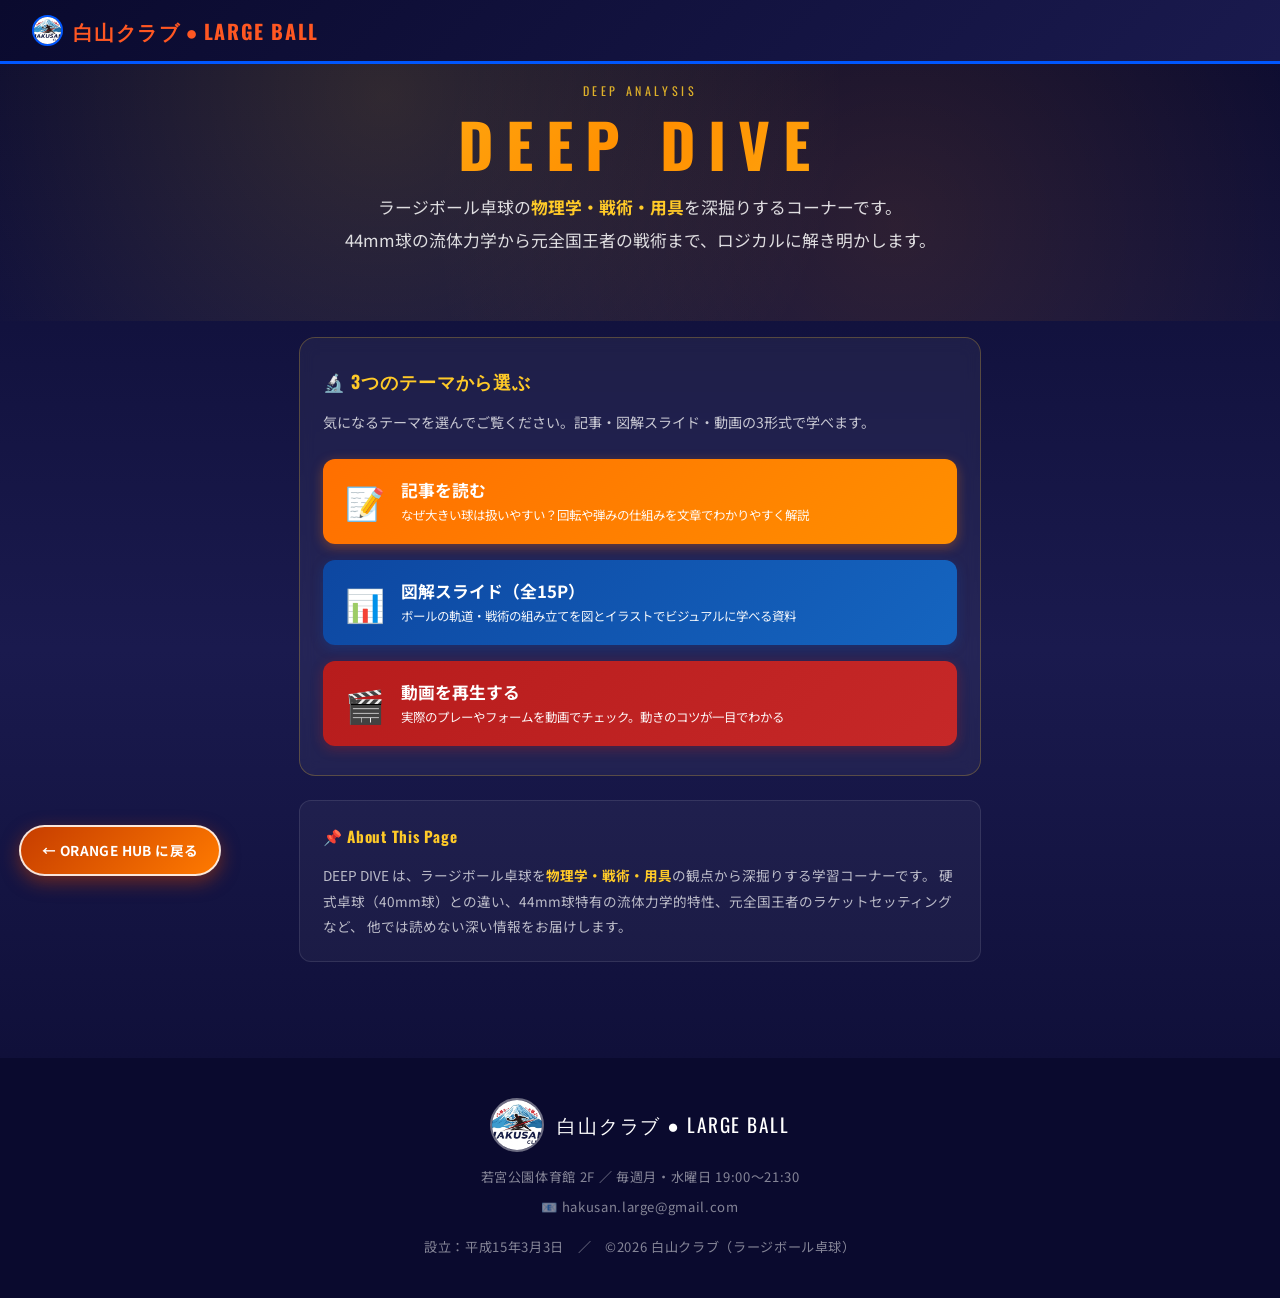
==== deepdive.html @ 749161c4 "Add files via upload" ====
<!DOCTYPE html>
<html lang="ja">
<head>
  <meta charset="UTF-8">
  <meta name="viewport" content="width=device-width, initial-scale=1.0">
  <title>DEEP DIVE｜ラージボール卓球の物理学・戦術・用具を深掘り解説 - 白山クラブ</title>

  <!-- Google Analytics -->
  <script async src="https://www.googletagmanager.com/gtag/js?id=G-62E06GLKBV"></script>
  <script>
    window.dataLayer = window.dataLayer || [];
    function gtag(){dataLayer.push(arguments);}
    gtag('js', new Date());
    gtag('config', 'G-62E06GLKBV');
  </script>

  <!-- SEO -->
  <meta name="description" content="ラージボール卓球（44mm球）の物理学・戦術・用具を徹底解説。元全国王者の戦術論、44mm球の流体力学的特性、サーブのルールまで、ロジカルに深掘り。記事・図解スライド15P・動画で学べます。">
  <meta name="keywords" content="ラージボール 物理学,ラージボール 戦術,ラージボール 44mm,ラージボール 用具,ラージボール 違い,ラージボール 練習,ラージボール ルール,ラージボール 上達">

  <!-- OGP -->
  <meta property="og:title" content="DEEP DIVE｜ラージボール卓球の物理学・戦術・用具を深掘り解説">
  <meta property="og:description" content="44mm球の流体力学から元全国王者の戦術まで、ラージボール卓球をロジカルに深掘り解説。記事・図解スライド・動画で学べる。">
  <meta property="og:type" content="article">
  <meta property="og:url" content="https://moviepingpong-art.github.io/hakusan-club/deepdive.html">
  <meta property="og:image" content="https://moviepingpong-art.github.io/hakusan-club/og-image.jpg">
  <meta property="og:image:width" content="1200">
  <meta property="og:image:height" content="630">
  <meta property="og:image:alt" content="DEEP DIVE - ラージボール卓球の物理学・戦術・用具">
  <meta property="og:site_name" content="白山ラージボール卓球クラブ">
  <meta property="og:locale" content="ja_JP">
  <meta name="twitter:card" content="summary_large_image">
  <meta name="twitter:title" content="DEEP DIVE｜ラージボール卓球を深掘り解説">
  <meta name="twitter:description" content="44mm球の物理学から元全国王者の戦術まで、ラージボールをロジカルに分析。">
  <meta name="twitter:image" content="https://moviepingpong-art.github.io/hakusan-club/og-image.jpg">
  <link rel="canonical" href="https://moviepingpong-art.github.io/hakusan-club/deepdive.html">

  <!-- favicon -->
  <link rel="icon" type="image/x-icon" href="favicon.ico">
  <link rel="icon" type="image/png" sizes="32x32" href="favicon-32x32.png">
  <link rel="icon" type="image/png" sizes="16x16" href="favicon-16x16.png">
  <link rel="apple-touch-icon" sizes="180x180" href="apple-touch-icon.png">
  <link rel="icon" type="image/png" sizes="192x192" href="android-chrome-192x192.png">
  <link rel="icon" type="image/png" sizes="512x512" href="android-chrome-512x512.png">
  <meta name="theme-color" content="#0a0a2e">

  <!-- 構造化データ（JSON-LD）：Article -->
  <script type="application/ld+json">
  {
    "@context": "https://schema.org",
    "@type": "Article",
    "headline": "ラージボール卓球の物理学・戦術・用具 - DEEP DIVE",
    "description": "ラージボール卓球（44mm球）の物理学的特性、元全国王者の戦術論、用具選びを徹底解説。",
    "url": "https://moviepingpong-art.github.io/hakusan-club/deepdive.html",
    "image": "https://moviepingpong-art.github.io/hakusan-club/og-image.jpg",
    "datePublished": "2026-05-21",
    "dateModified": "2026-05-30",
    "author": {
      "@type": "Organization",
      "name": "白山ラージボール卓球クラブ",
      "url": "https://moviepingpong-art.github.io/hakusan-club/"
    },
    "publisher": {
      "@type": "Organization",
      "name": "白山ラージボール卓球クラブ",
      "logo": {
        "@type": "ImageObject",
        "url": "https://moviepingpong-art.github.io/hakusan-club/og-image.jpg"
      }
    },
    "mainEntityOfPage": {
      "@type": "WebPage",
      "@id": "https://moviepingpong-art.github.io/hakusan-club/deepdive.html"
    },
    "about": [
      { "@type": "Thing", "name": "ラージボール卓球" },
      { "@type": "Thing", "name": "卓球の物理学" },
      { "@type": "Thing", "name": "卓球戦術" }
    ]
  }
  </script>

  <!-- パンくず構造化データ -->
  <script type="application/ld+json">
  {
    "@context": "https://schema.org",
    "@type": "BreadcrumbList",
    "itemListElement": [
      { "@type": "ListItem", "position": 1, "name": "白山ラージボール卓球クラブ", "item": "https://moviepingpong-art.github.io/hakusan-club/" },
      { "@type": "ListItem", "position": 2, "name": "DEEP DIVE", "item": "https://moviepingpong-art.github.io/hakusan-club/deepdive.html" }
    ]
  }
  </script>

  <link href="https://fonts.googleapis.com/css2?family=Noto+Sans+JP:wght@300;400;500;700;900&family=Oswald:wght@500;700&display=swap" rel="stylesheet">
  <link rel="stylesheet" href="style.css">
  <script>
  window.articleHTML = `
  <style>
    .article-body { font-family: 'Noto Sans JP', sans-serif; line-height: 1.95; color: rgba(255,255,255,0.88); font-size: 0.95rem; }
    .article-body h2 { font-family: 'Oswald', sans-serif; font-size: 1.4rem; color: #ffca28; margin: 2.5rem 0 1rem; padding-bottom: 0.6rem; border-bottom: 2px solid rgba(255,202,40,0.4); letter-spacing: 0.04em; }
    .article-body h2:first-child { margin-top: 0; }
    .article-body p { margin-bottom: 1.2rem; }
    .article-body strong { color: #ffca28; font-weight: 700; }
    .article-body blockquote { background: rgba(255,202,40,0.08); border-left: 4px solid #ffca28; padding: 1.2rem 1.5rem; margin: 1.5rem 0; border-radius: 0 8px 8px 0; font-size: 0.9rem; line-height: 1.85; color: rgba(255,255,255,0.78); }
    .article-body ul { padding-left: 1.5rem; margin-bottom: 1.2rem; }
    .article-body ul li { margin-bottom: 0.8rem; line-height: 1.85; }
    .article-body .lead { font-size: 1rem; font-weight: 500; color: rgba(255,255,255,0.95); padding: 1.2rem 1.4rem; background: linear-gradient(135deg, rgba(255,111,0,0.12), rgba(255,143,0,0.06)); border: 1px solid rgba(255,143,0,0.3); border-radius: 10px; margin-bottom: 1.5rem; }
    .article-body table { width: 100%; border-collapse: collapse; margin: 1.5rem 0; font-size: 0.85rem; background: rgba(255,255,255,0.04); border-radius: 8px; overflow: hidden; }
    .article-body table th { background: rgba(255,202,40,0.18); color: #ffca28; padding: 0.7rem 1rem; text-align: left; font-weight: 700; letter-spacing: 0.03em; border-bottom: 2px solid rgba(255,202,40,0.4); }
    .article-body table td { padding: 0.7rem 1rem; border-bottom: 1px solid rgba(255,255,255,0.07); color: rgba(255,255,255,0.82); }
    .article-body table tr:last-child td { border-bottom: none; }
    .article-body .closing { margin-top: 2.5rem; padding: 1.8rem; background: linear-gradient(135deg, rgba(255,111,0,0.15), rgba(229,57,53,0.08)); border: 1px solid rgba(255,143,0,0.35); border-radius: 12px; text-align: center; }
    .article-body .closing strong { font-size: 1.05rem; color: #ffd54f; display: block; margin-bottom: 0.4rem; }
  </style>
  <div class="article-body">
  
    <h2>1. 導入：その「お年寄りのスポーツ」という誤解が、あなたの上達を止めている</h2>
    <p>「ラージボールは、引退した世代がレクリエーションで楽しむもの」。もしあなたがそんな風に考えているなら、卓球指導者として断言しましょう。あなたは、硬式卓球（40mm球）を劇的に進化させる<strong>「究極のトレーニング機会」</strong>を見逃しています。</p>
    <p>かつて「新卓球」として提唱されたラージボールは、今やトッププレーヤーが続々と参戦し、高度な物理学と身体操作がぶつかり合う本格競技へと変貌を遂げました。実は、サービスルールのトス制限（16cmルール）がないなど、初心者にも入り口が広く設計されている一方、その本質は硬式以上にストイックです。<strong>「一撃で決まらない」からこそ問われる、ラリーの質と戦略性。</strong>硬式卓球で伸び悩むプレーヤーにこそ知ってほしい、その深淵な世界をロジカルに解き明かしていきます。</p>
  
    <h2>2. 「大きく、軽い」がもたらす速度減衰の物理学</h2>
    <p>ラージボールを打った際、誰もが驚くのが「打球の失速」です。これは単なる感覚ではなく、明確な流体力学的根拠があります。硬式球（40mm・2.7g）に対し、ラージボールは「44mm・2.2〜2.4g」。直径わずか4mmの差が、投影断面積を約21%も増大させ、空気抵抗（抗力）を飛躍的に高めています。</p>
    <blockquote>「40mmから44mmへとわずか4mm増加したことは、断面積において約21%の増大を意味し、これが空気抵抗（抗力）の増大に直結する。……この物理的特性は、技術面において『一撃で相手を抜き去る』ことの難しさを生じさせ、結果としてラリーの継続性を強制的に高める要因となっている。」<br><span style="color:rgba(255,255,255,0.55);font-size:0.82rem">― 物理的考察に関する専門的分析報告書より</span></blockquote>
    <p>さらに、重量の「軽さ」は、回転を持続させる「慣性モーメント」の低下を招きます。空気の粘性によって回転が急速に減衰するため、硬式のように「一度かけた回転の余韻」で勝負することができません。公認コーチの視点から言えば、ラージボールは<strong>「自ら回転をかけ続け、スイングし抜くこと」</strong>を常に要求する、非常にタフな物理条件を備えているのです。</p>
  
    <h3 style="color:#ffca28;font-family:'Oswald',sans-serif;font-size:1.05rem;margin-top:2rem;margin-bottom:0.6rem;letter-spacing:0.05em">【物理的特性の比較】</h3>
    <table>
      <thead>
        <tr><th>項目</th><th>硬式（40mm）</th><th>ラージボール（44mm）</th><th>技術的影響</th></tr>
      </thead>
      <tbody>
        <tr><td>直径</td><td>40mm</td><td>44mm</td><td>空気抵抗増大による急激な失速</td></tr>
        <tr><td>重量</td><td>約2.7g</td><td>約2.2g〜2.4g</td><td>慣性低下により回転が持続しにくい</td></tr>
        <tr><td>サーブ</td><td>16cm以上の挙手</td><td>16cm以上の挙手</td><td>※硬式と同じルール</td></tr>
        <tr><td>ラバー制限</td><td>自由</td><td>表ソフトのみ</td><td>回転量よりも「質」と「有無」の勝負</td></tr>
      </tbody>
    </table>
  
    <h2>3. 硬式の弱点を克服する「魔法の練習法」</h2>
    <p>内田コーチなどの指導現場では、ラージボールが硬式の技術向上に直結することが強調されています。特に、以下の2点は「硬式の停滞」を打破する特効薬となります。</p>
    <ul>
      <li><strong>「ボールの真後ろを捉える」感覚の養成</strong><br>ラージボールは速度が落ちやすく、使用ラバーは表ソフトのみ。慌てて「早打ち」をすれば、ボールはラバーの上でスリップし、ミスに繋がります。しっかりボールを引きつけ、<strong>「ボールの芯（真後ろ）」を捉える意識</strong>が不可欠です。この「待つ感覚」は、硬式に戻った際の打点選択に圧倒的な余裕をもたらします。</li>
      <li><strong>「キネティックチェーン（運動連鎖）」の体得</strong><br>飛ばないボールを相手コートの深くまで運ぶには、手先だけの操作は通用しません。地面を蹴った力を腰、肩、そしてラケットへと伝える「キネティックチェーン」が必要です。これは硬式で「食い込ませるドライブ」を打つ際のバネの動きそのもの。ラージで全身を使って「ボールを運ぶ」感覚を掴めば、硬式のドライブの威力は劇的に向上します。</li>
    </ul>
    <p style="margin-top:1.5rem"><strong>ラージボールで解決できる硬式の悩み：</strong></p>
    <ul>
      <li>足が止まって手だけで打ってしまう → 全身運動の強制習得</li>
      <li>打点がバラバラで安定しない → ボールを待つ、引きつける技術の向上</li>
      <li>サーブ・レシーブの精度が低い → 繊細なタッチの再教育</li>
    </ul>
  
    <h2>4. 守備の余裕が「攻撃の威力」を最大化する</h2>
    <p>全国大会に4度出場したJコーチの経験によれば、ラージボールにおける勝敗の分水嶺は「攻撃力」以上に<strong>「守備のバランス」</strong>にあります。格上相手には、単なる強打だけでは通用しません。Jコーチは全国大会のような大舞台を前に、「攻撃よりも守備の練習」を重視します。</p>
    <blockquote>「守備に自信を持つことで、心に余裕が生まれる。その余裕が、相手のミスを誘う戦術眼を研ぎ澄ますのです。」</blockquote>
    <p><strong>【推奨メニュー：全台ランダムブロック】</strong><br>送球者に卓球台の全面へランダムに強打してもらい、それをすべてブロックする練習です。最初はコースを固定して始め、徐々に範囲を広げます。これにより、ラージボール特有の「変化するナックル」への対応力と、卓越した予測能力が養われます。</p>
  
    <h2>5. ネット高「+2cm」が強いる繊細なタッチ</h2>
    <p>ラージボールのネット高は<strong>17.25cm</strong>。硬式（15.25cm）よりわずか2cm高いだけですが、戦術に与える影響は甚大です。この2cmの壁が、打球角度の制約を極めて厳しくします。特に「打点が低い状態でのミート打ち」はネットミスのリスクが急増するため、<strong>「常に高い打点で捉える」</strong>意識が徹底的に叩き込まれます。これは硬式において、スピードある展開を制するための必須条件です。</p>
    <p>また、サービスにおいても「擦る」だけでなく、高いネットを越えて低く収めるための「運ぶ」繊細なタッチが要求されます。表ソフトという制約下で、いかに「回転の有無（ナックル）」を使い分けるか。この駆け引きの濃密さは、硬式の比ではありません。</p>
  
    <h2>6. 用具の深淵：相澤理論とスポンジの選択哲学</h2>
    <p>用具選びにおいて、元全国王者の相澤光選手（本城クラブ）のセッティングは非常にロジカルです。相澤選手は、<strong>フォアに「ハヤテ44（スピード重視）」、バックに「ロイヤルラージ（安定重視）」</strong>を組み合わせています。ラージ特有の「スマッシュの多用」が求められるフォアには最大速度を、ラリー戦の起点となるバックには安定性を配置しているのです。</p>
    <p>また、用具選びの際に「厚ければいい」という考えは危険です。</p>
    <ul>
      <li><strong>特厚・MAXスポンジ：</strong>威力は最大化するが、食い込ませるために相応の筋力が要求される。</li>
      <li><strong>一段下げる（例：特厚→厚）：</strong>自分の力加減がダイレクトに伝わりやすくなり、操作性が劇的に向上する。</li>
    </ul>
    <p>さらに、近年主流の「気泡系スポンジ（テナジー等）」の技術はラージでも重要です。気泡がバネのように伸縮することで、飛ばないボールを掴み、はじき出す「球持ちと反発の両立」を実現します。相澤選手の<strong>「自分のスタイルに合わせつつ、弾みと球持ちを両立させる」</strong>という金言は、全プレーヤーが心に刻むべき指標です。</p>
  
    <h2>7. 結びに：ラージボールから始まる、新しい卓球ライフ</h2>
    <p>ラージボールは、単なる高齢者のレクリエーションではありません。ボールの減速、ネットの高さ、表ソフトの特性……それら独自の物理条件が生み出す、極めて知的な戦術スポーツです。</p>
    <p class="lead">「あなたは、その一球にどれだけの戦略を込めていますか？」</p>
    <div class="closing">
      <strong>もし今のあなたが硬式で行き詰まりを感じているなら</strong>
      明日からの練習の最後に、<strong style="display:inline">たった5分間だけ</strong>ラージボールを握ってみてください。<br>
      ボールを「待つ」余裕、身体の芯で「運ぶ」感覚が、あなたの卓球を本質から書き換えてくれるはずです。
    </div>
  
  </div>
  `;
  </script>


  <!-- 共通スクリプト -->
  <script src="images.js" defer></script>
  <script src="data.js" defer></script>
  <script src="main.js" defer></script>

  <!-- ページ専用スタイル -->
  <style>
    body.deepdive-page {
      background: linear-gradient(180deg, #0a0a2e 0%, #1a1a4e 50%, #0a0a2e 100%);
      min-height: 100vh;
      color: white;
    }
    .deepdive-hero {
      padding: 5rem 1.5rem 3rem;
      text-align: center;
      position: relative;
      overflow: hidden;
    }
    .deepdive-hero::before {
      content: '';
      position: absolute;
      inset: 0;
      background: radial-gradient(circle at 30% 30%, rgba(255,202,40,0.15), transparent 50%),
                  radial-gradient(circle at 70% 70%, rgba(255,143,0,0.12), transparent 50%);
      pointer-events: none;
    }
    .deepdive-label {
      font-family: 'Oswald', sans-serif;
      font-size: 0.75rem;
      letter-spacing: 0.3em;
      text-transform: uppercase;
      color: rgba(255,202,40,0.85);
      margin-bottom: 0.8rem;
      position: relative;
      z-index: 1;
    }
    .deepdive-title {
      font-family: 'Oswald', sans-serif;
      font-size: clamp(2.2rem, 6vw, 3.8rem);
      font-weight: 700;
      letter-spacing: 0.2em;
      color: transparent;
      background: linear-gradient(135deg, #ffca28, #ff8f00, #ffca28);
      -webkit-background-clip: text;
      background-clip: text;
      text-transform: uppercase;
      line-height: 1;
      margin: 0 0 1rem;
      animation: deepdiveGlow 3s ease-in-out infinite;
      position: relative;
      z-index: 1;
    }
    @keyframes deepdiveGlow {
      0%, 100% { filter: drop-shadow(0 0 20px rgba(255,202,40,0.4)); }
      50%      { filter: drop-shadow(0 0 32px rgba(255,143,0,0.7)); }
    }
    .deepdive-subtitle {
      font-family: 'Noto Sans JP', sans-serif;
      font-size: clamp(0.9rem, 2.5vw, 1.05rem);
      color: rgba(255,255,255,0.85);
      max-width: 640px;
      margin: 0 auto 1rem;
      line-height: 1.95;
      position: relative;
      z-index: 1;
    }
    .deepdive-content-wrap {
      max-width: 720px;
      margin: 0 auto;
      padding: 1rem 1.2rem 4rem;
      position: relative;
      z-index: 2;
    }
    .deepdive-back-link {
      display: inline-flex;
      align-items: center;
      gap: 0.4rem;
      color: white;
      text-decoration: none;
      font-size: 0.85rem;
      font-weight: 600;
      padding: 0.45rem 1rem;
      background: rgba(255,255,255,0.1);
      border: 1px solid rgba(255,255,255,0.25);
      border-radius: 50px;
      transition: background 0.2s;
    }
    .deepdive-back-link:hover {
      background: rgba(255,255,255,0.2);
    }
    .deepdive-header {
      background: linear-gradient(135deg, #0a0a2e, #1a1a4e) !important;
    }
  </style>
</head>

<body class="deepdive-page">

<!-- HEADER -->
<header class="deepdive-header">
  <a href="index.html" class="logo">
    <img data-img="1" src="" class="logo-img" alt="白山クラブ ロゴ">
    <span class="logo-text">白山クラブ <span class="dot">●</span> Large Ball</span>
  </a>
  <nav id="globalNav"></nav>
</header>

<!-- ページヒーロー -->
<section class="deepdive-hero">
  <p class="deepdive-label">Deep Analysis</p>
  <h1 class="deepdive-title">DEEP DIVE</h1>
  <p class="deepdive-subtitle">
    ラージボール卓球の<strong style="color:#ffca28">物理学・戦術・用具</strong>を深掘りするコーナーです。<br>
    44mm球の流体力学から元全国王者の戦術まで、ロジカルに解き明かします。
  </p>
</section>

<!-- メインコンテンツ -->
<div class="deepdive-content-wrap">

  <div style="background:rgba(255,255,255,0.05);border:1px solid rgba(255,202,40,0.25);border-radius:16px;padding:1.8rem 1.4rem;margin-bottom:1.5rem;backdrop-filter:blur(8px)">
    <h2 style="color:#ffca28;font-family:'Oswald',sans-serif;font-size:1.1rem;margin:0 0 0.8rem;letter-spacing:0.05em">🔬 3つのテーマから選ぶ</h2>
    <p style="color:rgba(255,255,255,0.75);font-size:0.88rem;line-height:1.7;margin-bottom:1.5rem">
      気になるテーマを選んでご覧ください。記事・図解スライド・動画の3形式で学べます。
    </p>
    <div style="display:flex;flex-direction:column;gap:1rem">

      <!-- 記事を読む -->
      <button onclick="openViewer('article')" style="display:flex;align-items:center;gap:1rem;text-align:left;background:linear-gradient(135deg,#ff6f00,#ff8f00);color:white;border:none;border-radius:12px;padding:1.2rem 1.4rem;cursor:pointer;box-shadow:0 3px 12px rgba(255,111,0,0.35);font-family:'Noto Sans JP',sans-serif;transition:transform 0.15s" onmouseover="this.style.transform='translateY(-2px)'" onmouseout="this.style.transform=''">
        <span style="font-size:2rem;flex-shrink:0">📝</span>
        <span style="display:flex;flex-direction:column;gap:0.25rem;flex:1">
          <span style="font-size:1.05rem;font-weight:700">記事を読む</span>
          <span style="font-size:0.78rem;opacity:0.95;line-height:1.5">なぜ大きい球は扱いやすい？回転や弾みの仕組みを文章でわかりやすく解説</span>
        </span>
      </button>

      <!-- 図解スライド -->
      <button onclick="openViewer('pdf')" style="display:flex;align-items:center;gap:1rem;text-align:left;background:linear-gradient(135deg,#0d47a1,#1565c0);color:white;border:none;border-radius:12px;padding:1.2rem 1.4rem;cursor:pointer;box-shadow:0 3px 12px rgba(13,71,161,0.35);font-family:'Noto Sans JP',sans-serif;transition:transform 0.15s" onmouseover="this.style.transform='translateY(-2px)'" onmouseout="this.style.transform=''">
        <span style="font-size:2rem;flex-shrink:0">📊</span>
        <span style="display:flex;flex-direction:column;gap:0.25rem;flex:1">
          <span style="font-size:1.05rem;font-weight:700">図解スライド（全15P）</span>
          <span style="font-size:0.78rem;opacity:0.95;line-height:1.5">ボールの軌道・戦術の組み立てを図とイラストでビジュアルに学べる資料</span>
        </span>
      </button>

      <!-- 動画を再生 -->
      <button onclick="openViewer('video')" style="display:flex;align-items:center;gap:1rem;text-align:left;background:linear-gradient(135deg,#b71c1c,#c62828);color:white;border:none;border-radius:12px;padding:1.2rem 1.4rem;cursor:pointer;box-shadow:0 3px 12px rgba(183,28,28,0.35);font-family:'Noto Sans JP',sans-serif;transition:transform 0.15s" onmouseover="this.style.transform='translateY(-2px)'" onmouseout="this.style.transform=''">
        <span style="font-size:2rem;flex-shrink:0">🎬</span>
        <span style="display:flex;flex-direction:column;gap:0.25rem;flex:1">
          <span style="font-size:1.05rem;font-weight:700">動画を再生する</span>
          <span style="font-size:0.78rem;opacity:0.95;line-height:1.5">実際のプレーやフォームを動画でチェック。動きのコツが一目でわかる</span>
        </span>
      </button>

    </div>
  </div>

  <!-- このコーナーの説明 -->
  <div style="background:rgba(255,255,255,0.04);border:1px solid rgba(255,255,255,0.1);border-radius:12px;padding:1.4rem;margin-bottom:2rem">
    <h2 style="font-family:'Oswald',sans-serif;font-size:0.95rem;color:#ffca28;margin:0 0 0.8rem;letter-spacing:0.05em">📌 About This Page</h2>
    <p style="font-size:0.85rem;color:rgba(255,255,255,0.7);line-height:1.85;margin:0">
      DEEP DIVE は、ラージボール卓球を<strong style="color:#ffca28">物理学・戦術・用具</strong>の観点から深掘りする学習コーナーです。
      硬式卓球（40mm球）との違い、44mm球特有の流体力学的特性、元全国王者のラケットセッティングなど、
      他では読めない深い情報をお届けします。
    </p>
  </div>

</div>

<!-- FOOTER -->
<footer>
  <div class="footer-logo" style="display:flex;align-items:center;justify-content:center;gap:0.8rem;margin-bottom:0.8rem">
    <img data-img="1" src="" style="width:54px;height:54px;border-radius:50%;object-fit:cover;border:2px solid rgba(255,255,255,0.4)" alt="白山クラブロゴ">
    <span>白山クラブ ● Large Ball</span>
  </div>
  <p>若宮公園体育館 2F ／ 毎週月・水曜日 19:00〜21:30</p>
  <p style="margin-top:0.4rem">📧 hakusan.large@gmail.com</p>
  <p style="margin-top:1rem">設立：平成15年3月3日　／　©2026 白山クラブ（ラージボール卓球）</p>
</footer>

<!-- ビューアーモーダル（記事・PDF・動画共通） -->
<div id="viewerModal" style="display:none;position:fixed;inset:0;background:rgba(0,0,0,0.92);z-index:9999;
     flex-direction:column;">
  <!-- ヘッダー（固定） -->
  <div id="viewerHeader" style="flex-shrink:0;display:flex;align-items:center;justify-content:space-between;
       padding:0.9rem 1.2rem;background:rgba(0,0,0,0.6);border-bottom:1px solid rgba(255,255,255,0.1);
       backdrop-filter:blur(8px);">
    <h2 id="modalTitle" style="font-family:'Oswald',sans-serif;font-size:1.05rem;color:white;
        letter-spacing:0.04em;margin:0;flex:1;padding-right:1rem;line-height:1.3"></h2>
    <button onclick="closeViewer()" style="flex-shrink:0;background:rgba(255,255,255,0.1);color:white;
        border:1px solid rgba(255,255,255,0.2);border-radius:8px;padding:0.45rem 1rem;
        cursor:pointer;font-size:0.88rem;white-space:nowrap">✕ 閉じる</button>
  </div>
  <!-- コンテンツ（スクロール領域） -->
  <div id="modalContent" style="flex:1;overflow-y:auto;color:rgba(255,255,255,0.9);
       padding:0.5rem 1rem 0;"></div>
  <!-- PDF専用フッターナビ -->
  <div id="pdfNavFooter" style="display:none;flex-shrink:0;background:rgba(10,8,30,0.95);
       border-top:1px solid rgba(255,255,255,0.12);padding:0.75rem 1rem;backdrop-filter:blur(8px);">
    <div id="pdfDots" style="display:flex;gap:0.4rem;justify-content:center;flex-wrap:wrap;
         margin-bottom:0.65rem;"></div>
    <div style="display:flex;gap:0.8rem;justify-content:center;align-items:center;">
      <button class="pdf-nav-btn" id="pdfPrevBtn" onclick="changePdfPage(-1)">◀ 前へ</button>
      <span id="pdfPageLabel" style="color:rgba(255,255,255,0.7);font-size:0.88rem;min-width:60px;text-align:center"></span>
      <button class="pdf-nav-btn" id="pdfNextBtn" onclick="changePdfPage(1)">次へ ▶</button>
    </div>
  </div>
</div>

<!-- ORANGE HUB に戻る（左下固定フロート） -->
<a href="index.html?view=community" style="
  display:inline-flex;
  position:fixed;
  bottom:1.5rem;
  left:1.2rem;
  z-index:9090;
  align-items:center;
  gap:0.4rem;
  padding:0.7rem 1.3rem;
  background:linear-gradient(135deg,#c63d00,#ff7a00);
  color:white;
  border:2px solid rgba(255,255,255,0.85);
  border-radius:50px;
  font-weight:700;
  font-size:0.85rem;
  cursor:pointer;
  text-decoration:none;
  font-family:'Noto Sans JP',sans-serif;
  letter-spacing:0.03em;
  box-shadow:0 6px 18px rgba(198,61,0,0.5);
  transition:transform 0.2s,box-shadow 0.2s;
"
onmouseover="this.style.transform='translateX(-3px)';this.style.boxShadow='0 8px 24px rgba(198,61,0,0.6)'"
onmouseout="this.style.transform='';this.style.boxShadow='0 6px 18px rgba(198,61,0,0.5)'">
  ← ORANGE HUB に戻る
</a>

<!-- トップに戻る（右下固定・スクロール時表示） -->
<div id="backToTopWrap" style="position:fixed;bottom:1.5rem;right:1.2rem;z-index:9000;display:flex;flex-direction:column;align-items:center;gap:0.3rem;opacity:0;transform:translateY(20px);transition:opacity 0.3s,transform 0.3s;pointer-events:none">
  <span style="font-size:0.62rem;color:rgba(255,255,255,0.8);background:rgba(0,0,0,0.55);padding:0.15rem 0.5rem;border-radius:4px;letter-spacing:0.05em;white-space:nowrap">トップに戻る</span>
  <button onclick="location.href='index.html'" style="width:48px;height:48px;background:#ff8f00;color:#1a1a4e;border:none;border-radius:50%;cursor:pointer;font-size:1.2rem;box-shadow:0 4px 16px rgba(0,0,0,0.3);display:flex;align-items:center;justify-content:center;transition:background 0.2s,transform 0.2s"
    onmouseover="this.style.transform='translateY(-3px)'" onmouseout="this.style.transform=''">▲</button>
</div>

<script>
  /* スクロールすると右下のトップに戻るボタンを表示 */
  (function(){
    var wrap = document.getElementById('backToTopWrap');
    if (!wrap) return;
    window.addEventListener('scroll', function(){
      if (window.scrollY > 300) {
        wrap.style.opacity = '1';
        wrap.style.transform = 'translateY(0)';
        wrap.style.pointerEvents = 'auto';
      } else {
        wrap.style.opacity = '0';
        wrap.style.transform = 'translateY(20px)';
        wrap.style.pointerEvents = 'none';
      }
    });
  })();
</script>

</body>
</html>
---- style.css ----
/* ============================================================
   白山クラブ｜ラージボール卓球  -  style.css
   ============================================================ */

/* ------------------------------------------------------------
   1. CSS カスタムプロパティ（変数）
   ------------------------------------------------------------ */
:root {
  --primary:       #0057ff;
  --primary-light: #3a7fff;
  --primary-pale:  #e0eaff;
  --primary-dark:  #0040cc;
  --accent:        #ff5722;
  --accent2:       #ffca28;
  --bg:            #f4f6fb;
  --card:          #ffffff;
  --text-dark:     #1a1a2e;
  --text-mid:      #4a4a6a;
  --text-light:    #9090b0;
  --border:        #e0e4f0;
}

/* ------------------------------------------------------------
   2. リセット・ベース
   ------------------------------------------------------------ */
*  { margin: 0; padding: 0; box-sizing: border-box; }
html { scroll-behavior: smooth; }
body {
  font-family: 'Noto Sans JP', sans-serif;
  background: var(--bg);
  color: var(--text-dark);
  line-height: 1.8;
}

/* ------------------------------------------------------------
   3. ヘッダー・ナビ
   ------------------------------------------------------------ */
header {
  position: fixed; top: 0; left: 0; right: 0; z-index: 100;
  background: rgba(255,255,255,0.97);
  backdrop-filter: blur(12px);
  border-bottom: 3px solid var(--primary);
  padding: 0 2rem;
  display: flex; align-items: center; justify-content: space-between;
  height: 64px;
  gap: 1rem;
}
.logo {
  font-family: 'Oswald', sans-serif;
  font-size: 1.25rem; font-weight: 700;
  color: var(--primary);
  letter-spacing: 0.08em;
  text-decoration: none;
  text-transform: uppercase;
  display: flex; align-items: center; gap: 0.6rem;
}
.logo-img {
  width: 31px; height: 31px;
  border-radius: 50%; object-fit: cover;
  border: 2px solid var(--primary);
  flex-shrink: 0;
}
.logo-text { display: flex; align-items: center; gap: 0.3rem; }
.logo span  { color: var(--accent); }

nav { display: flex; gap: 1.6rem; }
nav a {
  font-size: 0.78rem; font-weight: 700;
  color: var(--text-mid);
  text-decoration: none;
  letter-spacing: 0.1em; text-transform: uppercase;
  transition: color 0.2s;
  position: relative;
}
nav a::after {
  content: '';
  position: absolute; bottom: -4px; left: 0; right: 0;
  height: 2px; background: var(--accent);
  transform: scaleX(0); transition: transform 0.2s;
}
nav a:hover           { color: var(--primary); }
nav a:hover::after    { transform: scaleX(1); }

/* ------------------------------------------------------------
   4. ヒーローセクション
   ------------------------------------------------------------ */
.hero {
  min-height: 100vh;
  display: flex; align-items: center; justify-content: center;
  position: relative; overflow: hidden;
  padding-top: 64px;
  background: linear-gradient(135deg, #0a0a2e 0%, #0057ff 60%, #1a1aff 100%);
}
.hero-bg-shape { position: absolute; border-radius: 50%; }
.hero-bg-shape.s1 { width:700px; height:700px; background:white;         opacity:0.06; top:-200px;  right:-200px; }
.hero-bg-shape.s2 { width:500px; height:500px; background:var(--accent2); opacity:0.08; bottom:-150px; left:-150px; }
.hero-bg-shape.s3 { width:300px; height:300px; background:var(--accent);  opacity:0.06; top:40%; left:25%; }

.hero-content {
  text-align: center; z-index: 1;
  animation: fadeUp 0.9s ease both;
  padding: 0 1.5rem;
  display: flex; flex-direction: column; align-items: center;
}
.hero-badge {
  display: inline-block;
  background: var(--accent); color: white;
  font-size: clamp(0.85rem, 3.5vw, 1.2rem); font-weight: 700;
  letter-spacing: 0.08em;
  padding: 0.5em 1.8em; border-radius: 4px;
  margin-bottom: 0.9rem;
  white-space: nowrap;
}
.hero h1 {
  font-family: 'Oswald', sans-serif;
  font-size: clamp(2.2rem, 6vw, 4.5rem);
  font-weight: 700; color: white;
  line-height: 1.1; letter-spacing: 0.05em; text-transform: uppercase;
}
.hero h1 ruby rt {
  line-height: 0.9;
}
.hero h1 ruby {
  ruby-position: over;
}
.hero h1 .accent-txt { color: var(--accent2); }
.hero h1 .sub {
  font-family: 'Noto Sans JP', sans-serif;
  font-size: 0.28em; color: rgba(255,255,255,0.7);
  display: block; font-weight: 400;
  margin-top: 0.6em; letter-spacing: 0.2em; text-transform: none;
}
.hero-catch {
  margin: 1.8rem 0 1.2rem;
  display: flex;
  flex-direction: column;
  align-items: center;
  gap: 0.6rem;
}
@media (max-width: 600px) {
  .hero-catch {
    margin: 0.8rem 0 0.4rem;
    gap: 0.35rem;
  }
  .hero-catch-main {
    line-height: 1.45;
  }
}

/* ① 上段：小さめのラベル風 */
.hero-catch-sub {
  font-size: 0.95rem;
  font-weight: 700;
  color: #ff9a40;
  letter-spacing: 0.2em;
  text-transform: uppercase;
  border: 1.5px solid rgba(255,154,64,0.5);
  border-radius: 50px;
  padding: 0.25rem 1.2rem;
  display: inline-block;
  animation: fadeUp 0.8s ease 0.2s both;
}

/* ② 中段：メインコピー・最大サイズ */
.hero-catch-main {
  font-size: clamp(1.25rem, 4vw, 1.7rem);
  font-weight: 900;
  color: #ffffff;
  line-height: 1.65;
  letter-spacing: 0.04em;
  text-shadow: 0 2px 20px rgba(0,0,0,0.4);
  animation: fadeUp 0.8s ease 0.4s both;
}

/* ③ 下段：締めの一言・オレンジ強調 */
.hero-catch-close {
  font-size: clamp(1.05rem, 3vw, 1.3rem);
  font-weight: 700;
  color: #ffca28;
  letter-spacing: 0.12em;
  text-shadow: 0 0 20px rgba(255,202,40,0.35);
  animation: fadeUp 0.8s ease 0.6s both;
}

/* ------------------------------------------------------------
   5. ボタン
   ------------------------------------------------------------ */
.btn {
  display: inline-block;
  padding: 0.8em 2.4em; border-radius: 6px;
  font-size: 0.88rem; font-weight: 700;
  text-decoration: none;
  letter-spacing: 0.1em; text-transform: uppercase;
  transition: all 0.22s; cursor: pointer;
  font-family: 'Noto Sans JP', sans-serif; border: none;
}
.btn-primary {
  background: var(--accent); color: white;
  box-shadow: 0 6px 20px rgba(255,87,34,0.4);
}
.btn-primary:hover {
  background: #e64a19;
  transform: translateY(-3px);
  box-shadow: 0 10px 28px rgba(255,87,34,0.5);
}
.btn-outline {
  border: 2px solid white; color: white; background: transparent;
}
.btn-outline:hover { background: white; color: var(--primary); transform: translateY(-3px); }
.btn-outline-dark {
  border: 2px solid var(--primary); color: var(--primary); background: transparent;
}
.btn-outline-dark:hover { background: var(--primary); color: white; transform: translateY(-3px); }

/* ------------------------------------------------------------
   6. セクション共通
   ------------------------------------------------------------ */
section { padding: 6rem 1.5rem; }
.section-inner { max-width: 960px; margin: 0 auto; }
.section-label {
  font-family: 'Oswald', sans-serif;
  font-size: 0.78rem; letter-spacing: 0.25em;
  color: var(--accent); font-weight: 500;
  text-transform: uppercase; margin-bottom: 0.4rem;
}
.section-title {
  font-family: 'Oswald', sans-serif;
  font-size: clamp(1.8rem, 4vw, 2.8rem);
  font-weight: 700; color: var(--text-dark);
  margin-bottom: 1rem; line-height: 1.2; letter-spacing: 0.04em;
}
.section-title .blue { color: var(--primary); }
.section-desc {
  color: var(--text-mid); font-size: 0.95rem;
  max-width: 600px; margin-bottom: 3rem; line-height: 2;
}

/* ------------------------------------------------------------
   7. About セクション
   ------------------------------------------------------------ */
#about { background: white; }
#clubinfo { background: linear-gradient(180deg, #f0f5ff 0%, #ffffff 100%); }
.about-grid {
  display: grid; grid-template-columns: 1fr 1fr;
  gap: 4rem; align-items: center;
}
.about-text h3 {
  font-family: 'Oswald', sans-serif; font-size: 1rem;
  color: var(--primary); margin-bottom: 0.6rem; margin-top: 1.5rem;
  letter-spacing: 0.06em; text-transform: uppercase;
}
.about-text h3:first-child { margin-top: 0; }
.about-text p { font-size: 0.92rem; color: var(--text-mid); line-height: 2; }

/* ------------------------------------------------------------
   8. Schedule セクション
   ------------------------------------------------------------ */
#schedule { background: linear-gradient(180deg, #f0f5ff 0%, #ffffff 100%); }
.schedule-card {
  background: linear-gradient(135deg, #0a0a2e 0%, #0057ff 100%);
  border-radius: 16px; padding: 3rem; color: white;
  display: grid; grid-template-columns: 1fr 1fr 1fr;
  gap: 2rem; position: relative; overflow: hidden;
}
.schedule-card::before {
  content: '🏓';
  position: absolute; right: 1.5rem; top: 50%; transform: translateY(-50%);
  font-size: 7rem; opacity: 0.07;
}
.schedule-item h4 {
  font-family: 'Oswald', sans-serif; font-size: 0.72rem;
  letter-spacing: 0.2em; opacity: 0.65;
  margin-bottom: 0.6rem; text-transform: uppercase;
}
.schedule-item p {
  font-family: 'Oswald', sans-serif; font-size: 1.4rem;
  font-weight: 500; line-height: 1.5;
}
.schedule-item .note {
  font-size: 0.78rem; opacity: 0.65;
  margin-top: 0.4rem; font-family: 'Noto Sans JP', sans-serif;
}

/* ------------------------------------------------------------
   9. Recruit セクション
   ------------------------------------------------------------ */
#recruit { background: linear-gradient(180deg, #fff4ef 0%, #fff9f7 100%); }
.recruit-grid {
  display: grid; grid-template-columns: 1fr 1fr;
  gap: 3rem; align-items: start;
}
.recruit-points { list-style: none; display: flex; flex-direction: column; gap: 1rem; }
.recruit-points li {
  display: flex; align-items: flex-start; gap: 1rem;
  background: var(--card); border-radius: 10px;
  padding: 1rem 1.2rem;
  border-left: 4px solid var(--primary);
  box-shadow: 0 2px 10px rgba(0,87,255,0.06);
  transition: transform 0.2s;
}
.recruit-points li:hover              { transform: translateX(4px); }
.recruit-points li:nth-child(2)       { border-left-color: var(--accent); }
.recruit-points li:nth-child(3)       { border-left-color: #00c896; }
.recruit-points li:nth-child(4)       { border-left-color: var(--accent2); }
.recruit-points li:nth-child(5)       { border-left-color: var(--primary-light); }
.recruit-points li:nth-child(6)       { border-left-color: var(--accent); }
.recruit-points .rp-icon              { font-size: 1.4rem; flex-shrink: 0; }
.recruit-points .rp-text strong {
  display: block; color: var(--text-dark);
  font-size: 0.92rem; font-weight: 700; margin-bottom: 0.2rem;
}
.recruit-points .rp-text span        { font-size: 0.82rem; color: var(--text-mid); line-height: 1.7; }

/* ------------------------------------------------------------
   10. Gallery セクション
   ------------------------------------------------------------ */
#gallery { background: linear-gradient(180deg, #f5f0ff 0%, #ffffff 100%); }
.gallery-tabs { display: flex; gap: 0.6rem; flex-wrap: wrap; margin-bottom: 2rem; }
.gallery-tab {
  padding: 0.5em 1.4em; border-radius: 6px;
  font-size: 0.82rem; font-weight: 700; cursor: pointer;
  border: 2px solid var(--border); background: white; color: var(--text-mid);
  transition: all 0.2s; letter-spacing: 0.05em;
  font-family: 'Noto Sans JP', sans-serif;
}
.gallery-tab.active,
.gallery-tab:hover { background: var(--primary); color: white; border-color: var(--primary); }
.gallery-grid {
  display: grid;
  grid-template-columns: repeat(3, 1fr);
  grid-auto-rows: auto;
  column-gap: 1.4rem;
  row-gap: 1.8rem;
  max-height: 680px;
  overflow-y: auto;
  overflow-x: hidden;
  -webkit-overflow-scrolling: touch;
  padding: 0.8rem;
  scrollbar-gutter: stable;
  align-items: start;
}
.gallery-grid::-webkit-scrollbar { width: 8px; }
.gallery-grid::-webkit-scrollbar-track { background: var(--primary-pale); border-radius: 4px; }
.gallery-grid::-webkit-scrollbar-thumb { background: var(--primary); border-radius: 4px; }
.gallery-item {
  position: relative;
  border-radius: 10px;
  overflow: hidden;
  aspect-ratio: 4/3;
  background: var(--primary-pale);
  cursor: pointer;
  transition: transform 0.2s, box-shadow 0.2s;
  box-shadow: 0 2px 8px rgba(0,0,0,0.12);
  width: 100%;
  display: block;
  min-width: 0;
}
.gallery-item:hover { transform: scale(1.03); box-shadow: 0 10px 28px rgba(0,0,0,0.14); }
.gallery-item img {
  width: 100%;
  height: 100%;
  object-fit: cover;
  display: block;
  position: absolute;
  inset: 0;
}
.gallery-item .gallery-label {
  position: absolute; bottom: 0; left: 0; right: 0;
  background: linear-gradient(transparent, rgba(0,0,0,0.7));
  color: white; font-size: 0.76rem;
  padding: 1.5rem 0.8rem 0.6rem;
  opacity: 1; transition: opacity 0.2s;
}
.gallery-item:hover .gallery-label { opacity: 1; }
.gallery-item.has-title .gallery-label { opacity: 1; }

/* ライトボックス */
.lightbox {
  display: none; position: fixed; inset: 0;
  background: rgba(0,0,0,0.9); z-index: 999;
  align-items: center; justify-content: center; padding: 2rem;
}
.lightbox.open    { display: flex; }
.lightbox img     { max-width: 90vw; max-height: 85vh; border-radius: 8px; object-fit: contain; }
.lightbox-close {
  position: absolute; top: 1.2rem; right: 1.5rem;
  color: white; font-size: 2rem; cursor: pointer; background: none; border: none;
}

/* ------------------------------------------------------------
   11. Matches セクション
   ------------------------------------------------------------ */
#matches { background: linear-gradient(180deg, #fffbf0 0%, #fff8e6 100%); }
.match-list  { display: flex; flex-direction: column; gap: 1rem; }
.match-card  {
  background: var(--card); border: 1px solid var(--border); border-radius: 10px;
  padding: 1.2rem 1.5rem;
  display: flex; align-items: center; gap: 1.5rem;
  box-shadow: 0 2px 8px rgba(0,0,0,0.05); transition: transform 0.2s;
}
.match-card:hover        { transform: translateX(4px); }
.match-date              { min-width: 90px; text-align: center; }
.match-date .md          { font-family: 'Oswald', sans-serif; font-size: 1.5rem; color: var(--primary); font-weight: 700; line-height: 1; }
.match-date .my          { font-size: 0.75rem; color: var(--text-light); }
.match-divider           { width: 1px; height: 40px; background: var(--border); }
.match-info .mi-title    { font-size: 0.95rem; font-weight: 700; color: var(--text-dark); }
.match-info .mi-place    { font-size: 0.8rem; color: var(--text-light); margin-top: 0.2rem; }
.match-result            { margin-left: auto; font-size: 0.8rem; padding: 0.3em 1em; border-radius: 4px; font-weight: 700; }
.match-result.win        { background: var(--primary-pale); color: var(--primary); }
.match-result.scheduled  { background: #fff8e1; color: #b07800; }
.match-placeholder {
  background: var(--card); border: 2px dashed var(--border); border-radius: 10px;
  padding: 3rem; text-align: center; color: var(--text-light); font-size: 0.9rem;
}

/* ------------------------------------------------------------
   12. Contact セクション
   ------------------------------------------------------------ */
#contact                  { background: linear-gradient(135deg, #0a0a2e 0%, #0057ff 100%); }
#contact .section-label   { color: var(--accent2); }
#contact .section-title   { color: white; }
#contact .section-desc    { color: rgba(255,255,255,0.75); }
.contact-card {
  background: white; border-radius: 16px; padding: 3rem;
  max-width: 600px; margin: 0 auto; text-align: center;
  box-shadow: 0 20px 60px rgba(0,0,0,0.2);
}
.contact-card > p { font-size: 0.92rem; color: var(--text-mid); margin-bottom: 1.5rem; line-height: 2; }

/* ------------------------------------------------------------
   13. フッター
   ------------------------------------------------------------ */
footer {
  background: #0a0a2e; color: rgba(255,255,255,0.5);
  text-align: center; padding: 2.5rem 1.5rem;
  font-size: 0.82rem; letter-spacing: 0.05em;
}
footer .footer-logo {
  font-family: 'Oswald', sans-serif; color: white;
  font-size: 1.2rem; letter-spacing: 0.1em;
  margin-bottom: 0.5rem; text-transform: uppercase;
}

/* ------------------------------------------------------------
   14. トップへ戻るボタン
   ------------------------------------------------------------ */
#backToTop {
  position: fixed; bottom: 1.5rem; right: 1.2rem;
  width: 48px; height: 48px;
  background: var(--primary); color: white; border: none;
  border-radius: 50%; cursor: pointer; font-size: 1.2rem;
  box-shadow: 0 4px 16px rgba(0,0,0,0.3); z-index: 500;
  opacity: 0; transform: translateY(20px);
  transition: opacity 0.3s, transform 0.3s;
  display: flex; align-items: center; justify-content: center;
}
#backToTop.visible  { opacity: 1; transform: translateY(0); }
#backToTop:hover    { background: var(--primary-dark); transform: translateY(-3px); }

/* ------------------------------------------------------------
   15. Deep Dive セクション（記事・PDF・動画ビューア）
   ------------------------------------------------------------ */
.article-h2 {
  font-family: 'Oswald', sans-serif; font-size: 1.4rem; color: #ffca28;
  margin: 2rem 0 0.8rem; padding-bottom: 0.5rem; border-bottom: 2px solid #ffca28;
}
.article-h3 {
  font-family: 'Oswald', sans-serif; font-size: 1.1rem; color: #64b5f6;
  margin: 1.5rem 0 0.6rem; padding-left: 0.8rem; border-left: 3px solid #64b5f6;
}
.article-h4 { font-size: 0.95rem; color: #a5d6a7; margin: 1rem 0 0.4rem; }
.article-p  { color: rgba(255,255,255,0.85); line-height: 1.9; margin-bottom: 1rem; font-size: 0.92rem; }
.article-li {
  color: rgba(255,255,255,0.75); line-height: 1.8;
  margin-bottom: 0.4rem; font-size: 0.9rem;
  list-style: none; padding-left: 1rem;
}
.article-li::before { content: "▶ "; color: #ffca28; font-size: 0.75rem; }
.pdf-nav-btn {
  background: rgba(255,255,255,0.15); color: white;
  border: 1px solid rgba(255,255,255,0.3); border-radius: 8px;
  padding: 0.5rem 1.2rem; cursor: pointer; font-size: 0.9rem;
  transition: background 0.2s;
}
.pdf-nav-btn:hover { background: rgba(255,255,255,0.3); }

/* ------------------------------------------------------------
   16. アニメーション・キーフレーム
   ------------------------------------------------------------ */
@keyframes fadeUp {
  from { opacity: 0; transform: translateY(30px); }
  to   { opacity: 1; transform: translateY(0); }
}
@keyframes flashBorder {
  0%,100% { box-shadow: 0 0 0 0  rgba(46,125,50,0.6); }
  50%     { box-shadow: 0 0 0 10px rgba(46,125,50,0); }
}
@keyframes deepdiveGlow {
  0%,100% { filter: brightness(1)   drop-shadow(0 0  8px rgba(255,202,40,0.4)); }
  50%     { filter: brightness(1.2) drop-shadow(0 0 20px rgba(255,202,40,0.8)); }
}
@keyframes pulse {
  0%,100% { opacity: 1; }
  50%     { opacity: 0.4; }
}

/* Orange HUB フロートアニメーション */
@keyframes float1 { 0%,100%{transform:translateY(  0px) rotate(-15deg)} 50%{transform:translateY(-25px) rotate(-10deg)} }
@keyframes float2 { 0%,100%{transform:translateY(  0px) rotate( 25deg)} 50%{transform:translateY(-20px) rotate( 30deg)} }
@keyframes float3 { 0%,100%{transform:translateY(  0px) rotate(-30deg)} 50%{transform:translateY(-30px) rotate(-25deg)} }
@keyframes float4 { 0%,100%{transform:translateY(  0px) rotate(-20deg)} 50%{transform:translateY(-18px) rotate(-15deg)} }
@keyframes float5 { 0%,100%{transform:translateY(  0px) rotate( 35deg)} 50%{transform:translateY(-22px) rotate( 40deg)} }
@keyframes float6 { 0%,100%{transform:translateY(  0px) rotate( 20deg)} 50%{transform:translateY(-28px) rotate( 15deg)} }
@keyframes float7 { 0%,100%{transform:translateY(  0px) rotate( 15deg)} 50%{transform:translateY(-20px) rotate( 20deg)} }
@keyframes float8 { 0%,100%{transform:translateY(  0px) rotate( 40deg)} 50%{transform:translateY(-24px) rotate( 35deg)} }
@keyframes float9 { 0%,100%{transform:translateY(  0px) rotate(-10deg)} 50%{transform:translateY(-26px) rotate( -5deg)} }
@keyframes floatA { 0%,100%{transform:translateY(  0px) rotate(-20deg)} 50%{transform:translateY(-15px) rotate(-25deg)} }
@keyframes floatB { 0%,100%{transform:translateY(  0px) rotate(-40deg)} 50%{transform:translateY(-20px) rotate(-45deg)} }
@keyframes floatC { 0%,100%{transform:translateY(  0px) rotate( 22deg)} 50%{transform:translateY(-28px) rotate( 17deg)} }
@keyframes floatD { 0%,100%{transform:translateY(  0px) rotate( -8deg)} 50%{transform:translateY(-16px) rotate(-13deg)} }
@keyframes floatE { 0%,100%{transform:translateY(  0px) rotate( 18deg)} 50%{transform:translateY(-32px) rotate( 23deg)} }
@keyframes floatF { 0%,100%{transform:translateY(  0px) rotate(-12deg)} 50%{transform:translateY(-22px) rotate( -7deg)} }

/* ------------------------------------------------------------
   17. スクロールフェードイン
   ------------------------------------------------------------ */
.fade-in         { opacity: 0; transform: translateY(20px); transition: opacity 0.6s ease, transform 0.6s ease; }
.fade-in.visible { opacity: 1; transform: translateY(0); }

/* ------------------------------------------------------------
   18. レスポンシブ（スマートフォン）
   ------------------------------------------------------------ */
@media (max-width: 700px) {
  nav { display: none; }
  .about-grid,
  .recruit-grid,
  .features-grid,
  .schedule-card { grid-template-columns: 1fr; }
  .gallery-grid {
    grid-template-columns: repeat(2, 1fr);
    max-height: 540px;
    column-gap: 1rem;
    row-gap: 1.4rem;
    padding: 0.6rem;
  }
  section { padding: 4rem 1.2rem; }
}

/* ------------------------------------------------------------
   フォーカスモード（メニューからジャンプ時）
   ------------------------------------------------------------ */
body.focus-mode header,
body.focus-mode .hero,
body.focus-mode footer { display: none !important; }

body.focus-mode section { display: none !important; }
body.focus-mode section.focus-target { display: block !important; }

/* スマホでの動画表示修正 */
@media (max-width: 768px) {
  #communityIntroVideo {
    object-fit: contain !important;
    background: #000;
  }
}

/* スマホでクラブ一覧カードを横幅いっぱいに */
@media (max-width: 768px) {
  #clubListCard {
    padding: 0.8rem 0.3rem !important;
    border-radius: 8px !important;
    margin-left: -1.2rem !important;
    margin-right: -1.2rem !important;
  }
}
@media (max-width: 768px) {
  #clubTable {
    font-size: 0.7rem !important;
    table-layout: fixed;
    width: 100% !important;
  }
  #clubTable th,
  #clubTable td {
    padding: 0.35rem 0.25rem !important;
    font-size: 0.7rem !important;
    word-break: break-all;
    white-space: normal !important;
  }
  #clubTable th:nth-child(1),
  #clubTable td:nth-child(1) { width: 14% !important; }
  #clubTable th:nth-child(2),
  #clubTable td:nth-child(2) { width: 26% !important; }
  #clubTable th:nth-child(3),
  #clubTable td:nth-child(3) { width: 34% !important; }
  #clubTable th:nth-child(4),
  #clubTable td:nth-child(4) { width: 26% !important; }
  #clubTable td span {
    font-size: 0.65rem !important;
    padding: 0.1rem 0.25rem !important;
  }
}

/* スマホでのスクロール制御 */
body.focus-mode {
  overflow: hidden !important;
  height: 100vh !important;
  position: fixed !important;
  width: 100% !important;
}
body.focus-mode section.focus-target {
  height: 100vh !important;
  overflow-y: auto !important;
  -webkit-overflow-scrolling: touch !important;
}

#focusExitBtn {
  display: none;
  position: fixed;
  bottom: 1.5rem;
  right: 1.2rem;
  z-index: 9100;
  flex-direction: column;
  align-items: center;
  gap: 0.3rem;
}
#focusExitBtn.visible { display: flex; }
#focusExitBtn span {
  font-size: 0.62rem;
  color: rgba(255,255,255,0.9);
  background: rgba(0,0,0,0.65);
  padding: 0.15rem 0.5rem;
  border-radius: 4px;
  letter-spacing: 0.05em;
  white-space: nowrap;
}
#focusExitBtn button {
  width: 52px; height: 52px;
  background: var(--primary);
  color: white; border: none;
  border-radius: 50%; cursor: pointer;
  font-size: 1.3rem;
  box-shadow: 0 4px 18px rgba(0,0,0,0.35);
  display: flex; align-items: center; justify-content: center;
  transition: background 0.2s, transform 0.2s;
}
#focusExitBtn button:hover { transform: translateY(-3px); }

/* ------------------------------------------------------------
   クラブ案内タブ（clubinfo）
   ------------------------------------------------------------ */
.clubinfo-tabs {
  display: flex;
  gap: 0.6rem;
  flex-wrap: wrap;
  margin-bottom: 2rem;
}
.clubinfo-tab {
  padding: 0.6rem 1.4rem;
  border: 2px solid var(--border);
  border-radius: 50px;
  background: var(--card);
  color: var(--text-mid);
  font-size: 0.88rem;
  font-weight: 700;
  font-family: 'Noto Sans JP', sans-serif;
  cursor: pointer;
  transition: background 0.2s, color 0.2s, border-color 0.2s;
}
.clubinfo-tab.active,
.clubinfo-tab:hover {
  background: var(--primary);
  color: white;
  border-color: var(--primary);
}
.clubinfo-panel {
  animation: fadeInPanel 0.3s ease;
}
@keyframes fadeInPanel {
  from { opacity: 0; transform: translateY(8px); }
  to   { opacity: 1; transform: translateY(0); }
}
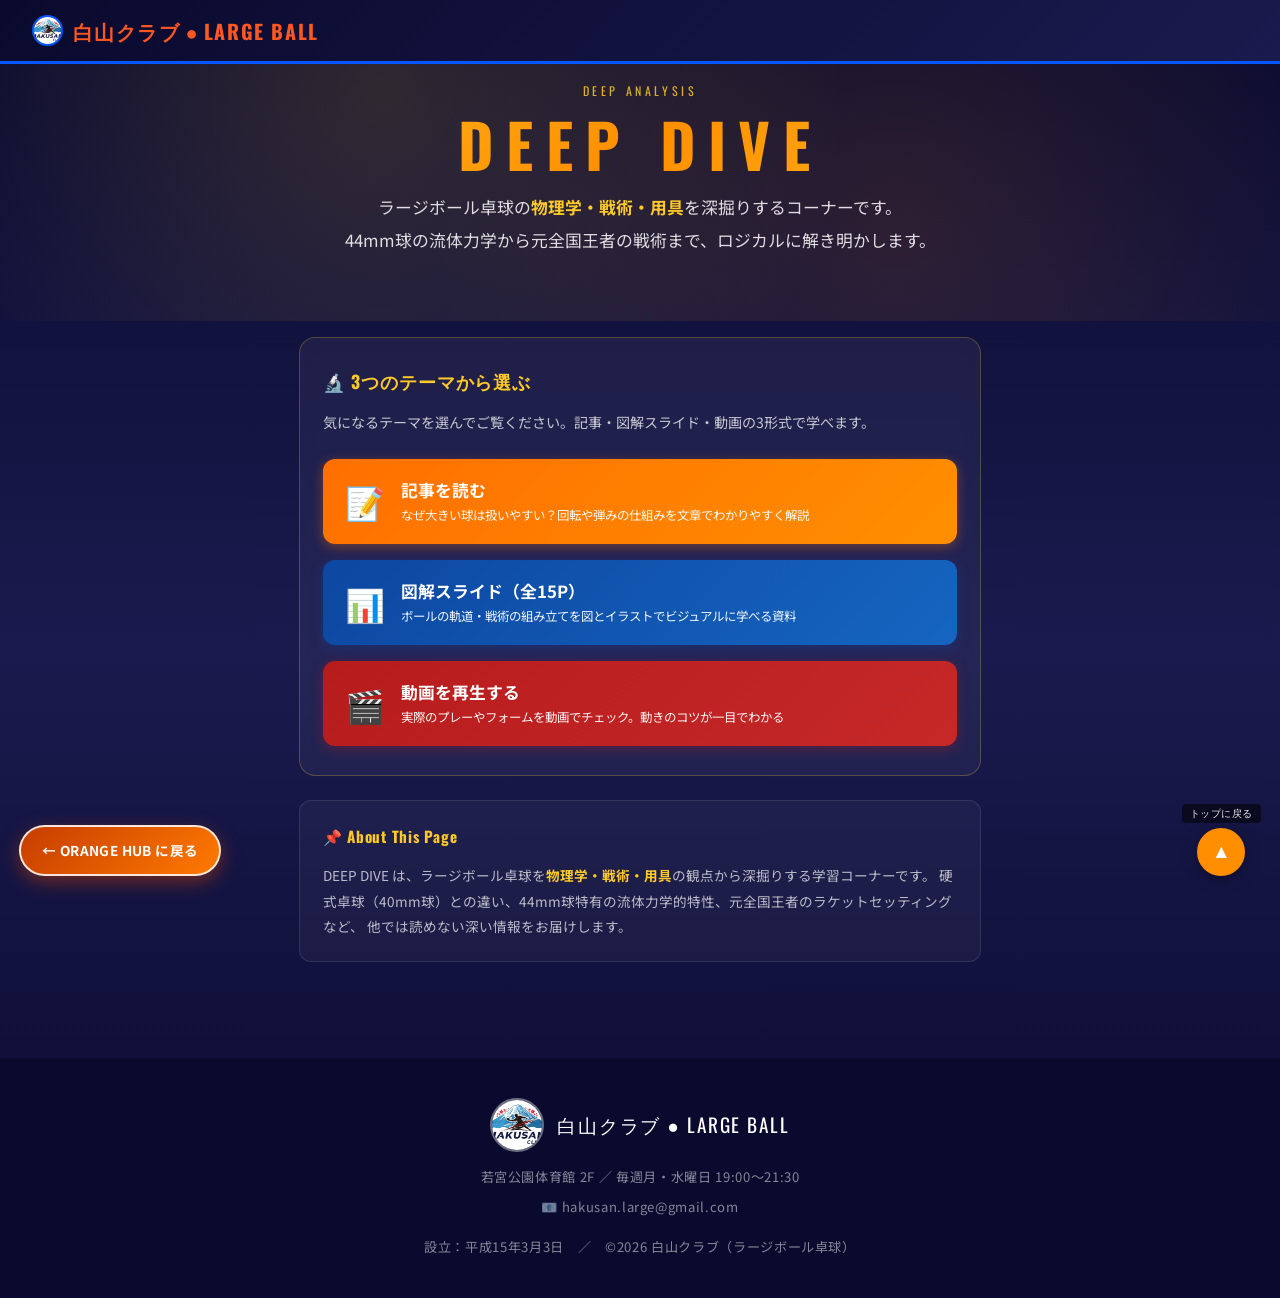
==== commit 115c4921: "Add files via upload" ====
--- a/deepdive.html
+++ b/deepdive.html
@@ -419,31 +419,34 @@
   ← ORANGE HUB に戻る
 </a>
 
-<!-- トップに戻る（右下固定・スクロール時表示） -->
-<div id="backToTopWrap" style="position:fixed;bottom:1.5rem;right:1.2rem;z-index:9000;display:flex;flex-direction:column;align-items:center;gap:0.3rem;opacity:0;transform:translateY(20px);transition:opacity 0.3s,transform 0.3s;pointer-events:none">
-  <span style="font-size:0.62rem;color:rgba(255,255,255,0.8);background:rgba(0,0,0,0.55);padding:0.15rem 0.5rem;border-radius:4px;letter-spacing:0.05em;white-space:nowrap">トップに戻る</span>
-  <button onclick="location.href='index.html'" style="width:48px;height:48px;background:#ff8f00;color:#1a1a4e;border:none;border-radius:50%;cursor:pointer;font-size:1.2rem;box-shadow:0 4px 16px rgba(0,0,0,0.3);display:flex;align-items:center;justify-content:center;transition:background 0.2s,transform 0.2s"
-    onmouseover="this.style.transform='translateY(-3px)'" onmouseout="this.style.transform=''">▲</button>
-</div>
 
 <script>
-  /* スクロールすると右下のトップに戻るボタンを表示 */
+  /* トップに戻るボタンを <html> 直下に生成し、祖先のtransform等の影響を完全に排除して固定表示する */
   (function(){
-    var wrap = document.getElementById('backToTopWrap');
-    if (!wrap) return;
-    window.addEventListener('scroll', function(){
-      if (window.scrollY > 300) {
-        wrap.style.opacity = '1';
-        wrap.style.transform = 'translateY(0)';
-        wrap.style.pointerEvents = 'auto';
-      } else {
-        wrap.style.opacity = '0';
-        wrap.style.transform = 'translateY(20px)';
-        wrap.style.pointerEvents = 'none';
-      }
-    });
+    function makeBtn(){
+      if (document.getElementById('backToTopFixed')) return;
+      var wrap = document.createElement('div');
+      wrap.id = 'backToTopFixed';
+      wrap.style.cssText = 'position:fixed;bottom:1.5rem;right:1.2rem;z-index:2147483647;display:flex;flex-direction:column;align-items:center;gap:0.3rem;pointer-events:auto';
+      var label = document.createElement('span');
+      label.textContent = 'トップに戻る';
+      label.style.cssText = 'font-size:0.62rem;color:rgba(255,255,255,0.9);background:rgba(0,0,0,0.55);padding:0.15rem 0.5rem;border-radius:4px;letter-spacing:0.05em;white-space:nowrap';
+      var btn = document.createElement('button');
+      btn.textContent = '▲';
+      btn.style.cssText = 'width:48px;height:48px;background:#ff8f00;color:#fff;border:none;border-radius:50%;cursor:pointer;font-size:1.2rem;box-shadow:0 4px 16px rgba(0,0,0,0.3);display:flex;align-items:center;justify-content:center;transition:transform 0.2s';
+      btn.onclick = function(){ location.href = 'index.html'; };
+      btn.onmouseover = function(){ btn.style.transform = 'translateY(-3px)'; };
+      btn.onmouseout  = function(){ btn.style.transform = ''; };
+      wrap.appendChild(label);
+      wrap.appendChild(btn);
+      document.documentElement.appendChild(wrap);
+    }
+    if (document.readyState === 'loading') {
+      document.addEventListener('DOMContentLoaded', makeBtn);
+    } else {
+      makeBtn();
+    }
   })();
 </script>
-
 </body>
 </html>
--- a/style.css
+++ b/style.css
@@ -388,6 +388,48 @@
 }
 
 /* ------------------------------------------------------------
+   🏆 栄光の記録（champions）
+   ------------------------------------------------------------ */
+.champions-grid {
+  display: grid;
+  grid-template-columns: repeat(3, 1fr);
+  column-gap: 1.4rem;
+  row-gap: 1.8rem;
+  padding: 0.4rem;
+  align-items: start;
+}
+.champions-item {
+  position: relative;
+  border-radius: 12px;
+  overflow: hidden;
+  aspect-ratio: 4/3;
+  background: #fff8e1;
+  cursor: pointer;
+  transition: transform 0.2s, box-shadow 0.2s;
+  box-shadow: 0 2px 10px rgba(212,160,23,0.25);
+  border: 2px solid #ffd700;
+  width: 100%;
+  display: block;
+  min-width: 0;
+}
+.champions-item:hover { transform: scale(1.03); box-shadow: 0 10px 28px rgba(212,160,23,0.4); }
+.champions-item img {
+  width: 100%; height: 100%;
+  object-fit: cover; display: block;
+  position: absolute; inset: 0;
+}
+.champions-item .champions-label {
+  position: absolute; bottom: 0; left: 0; right: 0;
+  background: linear-gradient(transparent, rgba(90,64,0,0.85));
+  color: #fff; font-size: 0.8rem;
+  padding: 1.5rem 0.8rem 0.7rem;
+}
+.champions-item .champions-label strong { font-size: 0.88rem; letter-spacing: 0.03em; }
+@media (max-width: 768px) {
+  .champions-grid { grid-template-columns: repeat(2, 1fr); column-gap: 0.9rem; row-gap: 1.1rem; }
+}
+
+/* ------------------------------------------------------------
    11. Matches セクション
    ------------------------------------------------------------ */
 #matches { background: linear-gradient(180deg, #fffbf0 0%, #fff8e6 100%); }
@@ -405,9 +447,39 @@
 .match-divider           { width: 1px; height: 40px; background: var(--border); }
 .match-info .mi-title    { font-size: 0.95rem; font-weight: 700; color: var(--text-dark); }
 .match-info .mi-place    { font-size: 0.8rem; color: var(--text-light); margin-top: 0.2rem; }
-.match-result            { margin-left: auto; font-size: 0.8rem; padding: 0.3em 1em; border-radius: 4px; font-weight: 700; }
+.match-result            { margin-left: auto; font-size: 0.8rem; padding: 0.3em 1em; border-radius: 4px; font-weight: 700; white-space: nowrap; }
 .match-result.win        { background: var(--primary-pale); color: var(--primary); }
 .match-result.scheduled  { background: #fff8e1; color: #b07800; }
+
+/* スマホ：大会結果カードを縦並びにして結果ラベルの縦潰れを防ぐ */
+@media (max-width: 768px) {
+  .match-card {
+    flex-direction: column;
+    align-items: flex-start;
+    gap: 0.6rem;
+    padding: 1rem 1.2rem;
+  }
+  .match-card .match-date {
+    display: flex;
+    align-items: baseline;
+    gap: 0.5rem;
+    min-width: 0;
+    text-align: left;
+  }
+  .match-card .match-date .my { margin-top: 0; }
+  .match-card .match-divider { display: none; }
+  .match-card .match-info { width: 100%; }
+  /* 結果ラベルを左寄せにし、横書きで折り返す */
+  .match-card .match-result {
+    margin-left: 0;
+    white-space: normal;
+    align-self: flex-start;
+  }
+  .match-card > div[style*="margin-left:auto"] {
+    margin-left: 0 !important;
+    width: 100%;
+  }
+}
 .match-placeholder {
   background: var(--card); border: 2px dashed var(--border); border-radius: 10px;
   padding: 3rem; text-align: center; color: var(--text-light); font-size: 0.9rem;
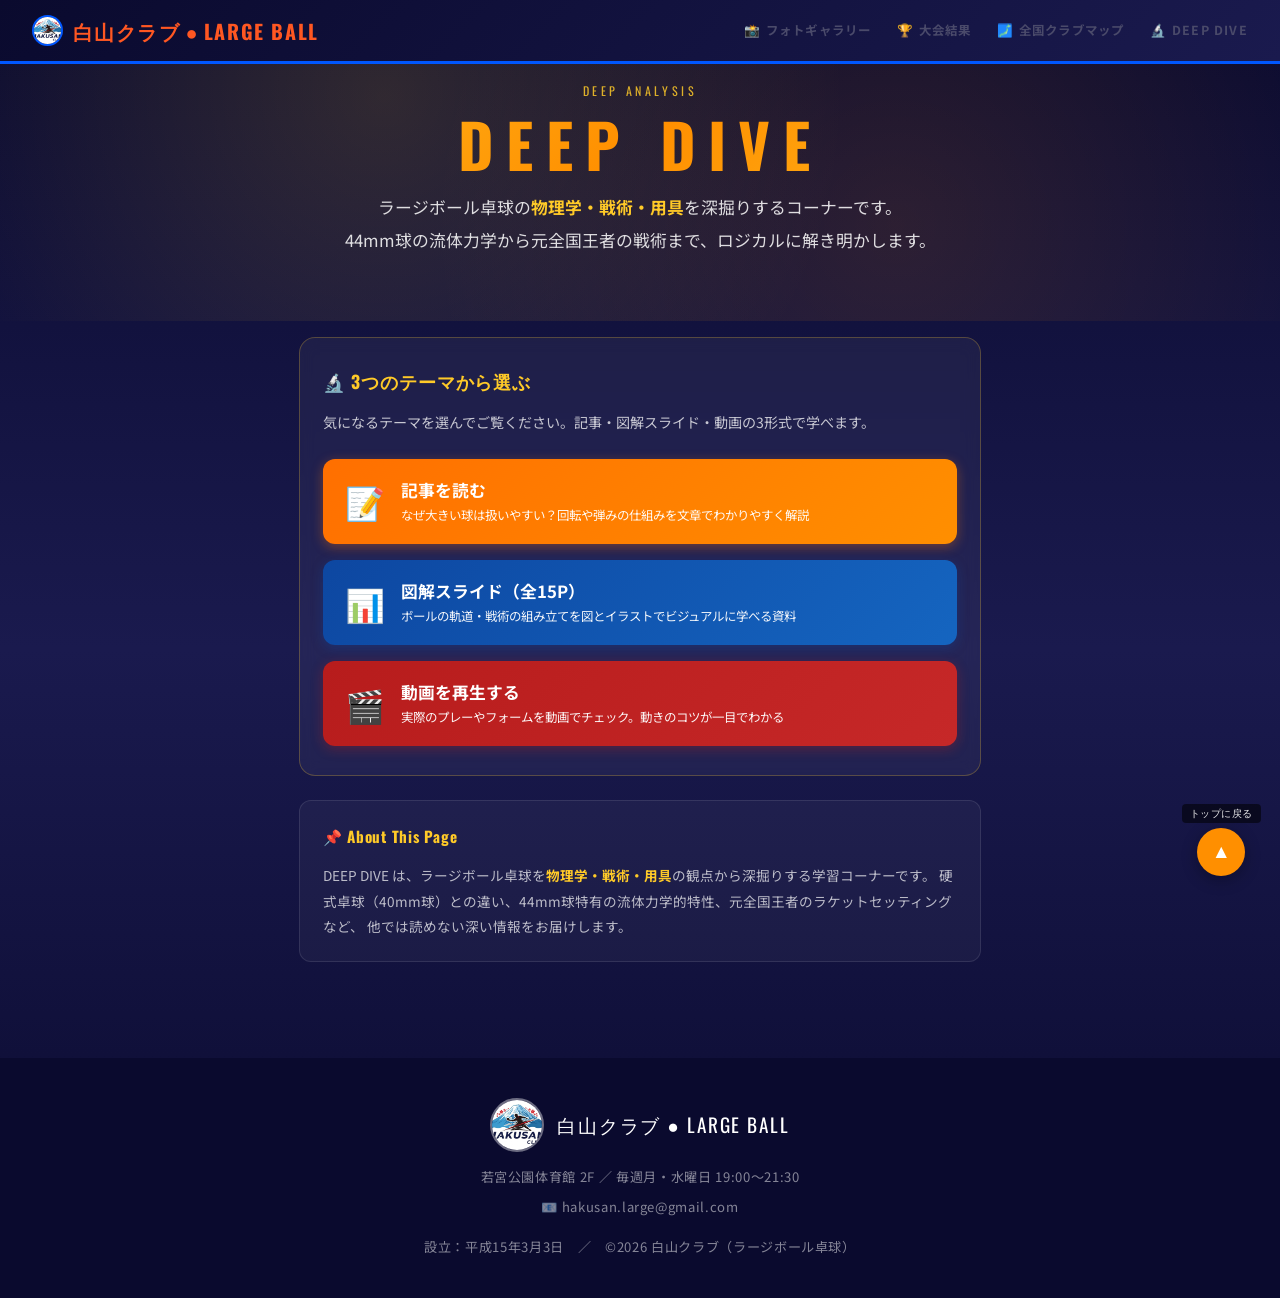
==== commit 32fb2e2b: "Add files via upload" ====
--- a/deepdive.html
+++ b/deepdive.html
@@ -391,34 +391,6 @@
   </div>
 </div>
 
-<!-- ORANGE HUB に戻る（左下固定フロート） -->
-<a href="index.html?view=community" style="
-  display:inline-flex;
-  position:fixed;
-  bottom:1.5rem;
-  left:1.2rem;
-  z-index:9090;
-  align-items:center;
-  gap:0.4rem;
-  padding:0.7rem 1.3rem;
-  background:linear-gradient(135deg,#c63d00,#ff7a00);
-  color:white;
-  border:2px solid rgba(255,255,255,0.85);
-  border-radius:50px;
-  font-weight:700;
-  font-size:0.85rem;
-  cursor:pointer;
-  text-decoration:none;
-  font-family:'Noto Sans JP',sans-serif;
-  letter-spacing:0.03em;
-  box-shadow:0 6px 18px rgba(198,61,0,0.5);
-  transition:transform 0.2s,box-shadow 0.2s;
-"
-onmouseover="this.style.transform='translateX(-3px)';this.style.boxShadow='0 8px 24px rgba(198,61,0,0.6)'"
-onmouseout="this.style.transform='';this.style.boxShadow='0 6px 18px rgba(198,61,0,0.5)'">
-  ← ORANGE HUB に戻る
-</a>
-
 
 <script>
   /* トップに戻るボタンを <html> 直下に生成し、祖先のtransform等の影響を完全に排除して固定表示する */
